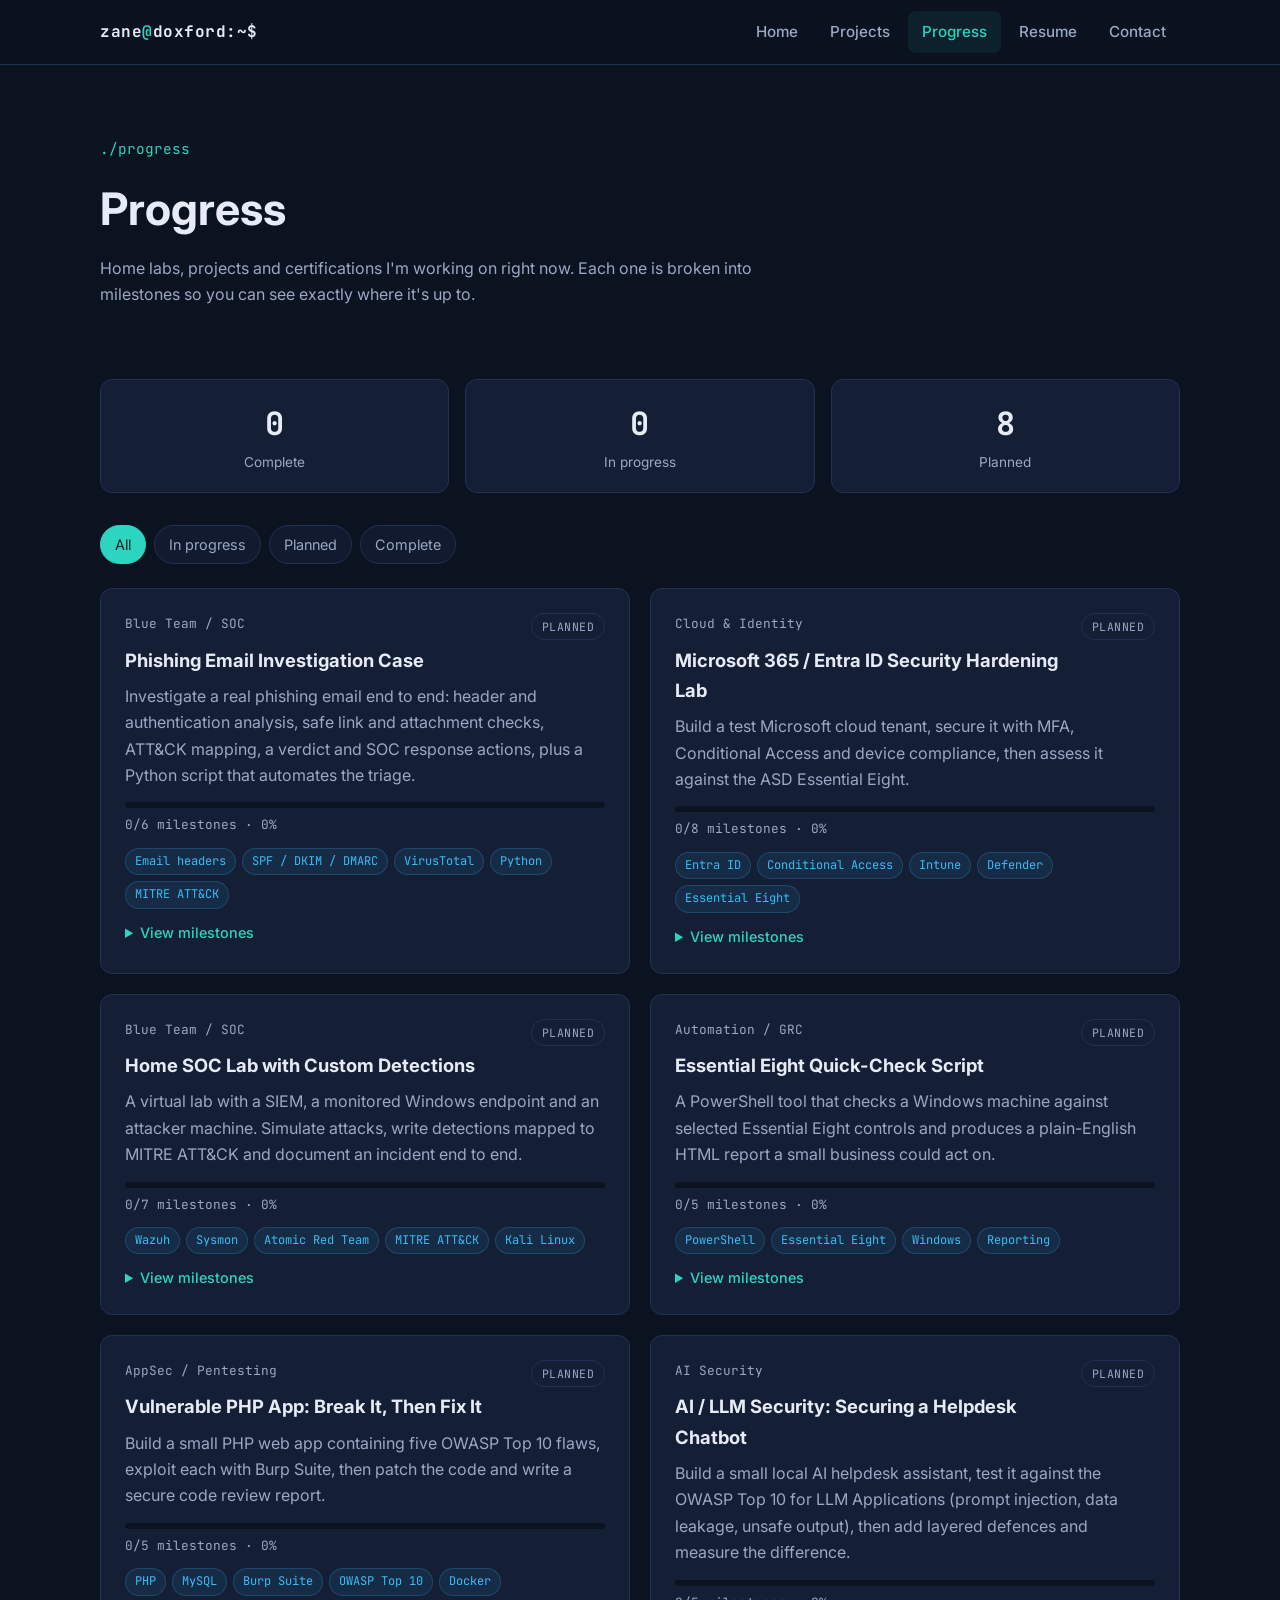
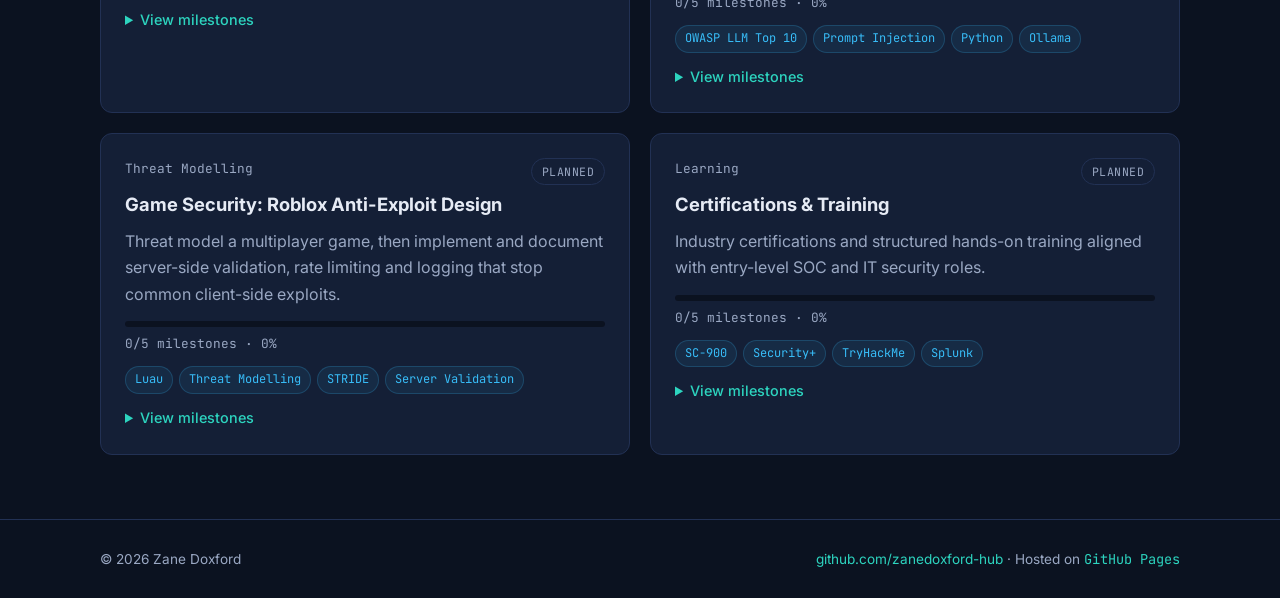
==== progress.html @ 59734864 "Launch cyber security portfolio website" ====
<!DOCTYPE html>
<html lang="en-AU">
<head>
  <meta charset="UTF-8">
  <meta name="viewport" content="width=device-width, initial-scale=1">
  <title>Progress | Zane Doxford</title>
  <meta name="description" content="Home labs, projects and certifications Zane Doxford is working on.">
  <link rel="icon" href="assets/favicon.svg" type="image/svg+xml">
  <link rel="preconnect" href="https://fonts.googleapis.com">
  <link rel="preconnect" href="https://fonts.gstatic.com" crossorigin>
  <link href="https://fonts.googleapis.com/css2?family=Inter:wght@400;500;600;700&family=JetBrains+Mono:wght@400;600;700&display=swap" rel="stylesheet">
  <link rel="stylesheet" href="assets/style.css">
  <meta property="og:title" content="Zane Doxford | Cyber Security Student">
  <meta property="og:description" content="Cyber security student at Griffith University, Gold Coast. Projects, home labs and progress.">
  <meta property="og:url" content="https://zanedoxford-hub.github.io/">
  <meta name="theme-color" content="#0b1220">
</head>
<body>
  <nav class="nav">
    <div class="wrap">
      <a class="brand" href="index.html">zane<span>@</span>doxford:~$</a>
      <button class="menu-btn" aria-label="Open menu" aria-expanded="false">Menu</button>
      <ul>
        <li><a href="index.html">Home</a></li>
        <li><a href="projects.html">Projects</a></li>
        <li><a href="progress.html" class="active">Progress</a></li>
        <li><a href="assets/Zane_Doxford_Resume.pdf" target="_blank" rel="noopener">Resume</a></li>
        <li><a href="index.html#contact">Contact</a></li>
      </ul>
    </div>
  </nav>

    <header class="page-head">
    <div class="wrap">
      <p class="eyebrow">./progress</p>
      <h1>Progress</h1>
      <p class="section-sub">Home labs, projects and certifications I'm working on right now. Each one is broken into milestones so you can see exactly where it's up to.</p>
    </div>
  </header>

  <section style="padding-top:16px">
    <div class="wrap">
      <div class="summary">
        <div class="card"><div class="num" data-count="done">0</div><div class="lbl">Complete</div></div>
        <div class="card"><div class="num" data-count="in-progress">0</div><div class="lbl">In progress</div></div>
        <div class="card"><div class="num" data-count="planned">0</div><div class="lbl">Planned</div></div>
      </div>
      <div class="filters" role="group" aria-label="Filter projects">
        <button class="on" data-filter="all">All</button>
        <button data-filter="in-progress">In progress</button>
        <button data-filter="planned">Planned</button>
        <button data-filter="done">Complete</button>
      </div>
      <div class="grid two" id="progress-list"></div>
    </div>
  </section>

  <footer>
    <div class="wrap">
      <span>&copy; <span data-year></span> Zane Doxford</span>
      <span><a href="https://github.com/zanedoxford-hub" target="_blank" rel="noopener">github.com/zanedoxford-hub</a> &middot; Hosted on <code>GitHub Pages</code></span>
    </div>
  </footer>
  <script src="assets/progress-data.js"></script>
  <script src="assets/main.js"></script>
</body>
</html>
---- assets/style.css ----
:root {
  --bg: #0b1220;
  --bg-2: #111a2e;
  --card: #141f36;
  --line: #223154;
  --text: #e6ebf5;
  --muted: #9aa8c3;
  --accent: #2dd4bf;
  --accent-2: #38bdf8;
  --warn: #fbbf24;
  --done: #34d399;
  --radius: 12px;
  --mono: "JetBrains Mono", ui-monospace, Consolas, monospace;
  --sans: "Inter", system-ui, -apple-system, "Segoe UI", sans-serif;
}

* { box-sizing: border-box; }
html { scroll-behavior: smooth; }
body {
  margin: 0;
  font-family: var(--sans);
  background: var(--bg);
  color: var(--text);
  line-height: 1.65;
  -webkit-font-smoothing: antialiased;
}
a { color: var(--accent); text-decoration: none; }
a:hover { text-decoration: underline; }
img { max-width: 100%; }

.wrap { width: min(1080px, 100% - 32px); margin-inline: auto; }

/* Nav */
.nav {
  position: sticky; top: 0; z-index: 10;
  background: rgba(11, 18, 32, 0.85);
  backdrop-filter: blur(10px);
  border-bottom: 1px solid var(--line);
}
.nav .wrap { display: flex; align-items: center; justify-content: space-between; height: 64px; gap: 16px; }
.brand { font-family: var(--mono); font-weight: 700; color: var(--text); letter-spacing: .5px; }
.brand span { color: var(--accent); }
.nav ul { list-style: none; display: flex; gap: 4px; margin: 0; padding: 0; }
.nav ul a {
  display: block; padding: 8px 14px; border-radius: 8px;
  color: var(--muted); font-size: .95rem; font-weight: 500;
}
.nav ul a:hover { color: var(--text); background: var(--bg-2); text-decoration: none; }
.nav ul a.active { color: var(--accent); background: rgba(45, 212, 191, .08); }
.menu-btn { display: none; background: none; border: 1px solid var(--line); color: var(--text); border-radius: 8px; padding: 6px 10px; font-size: 1rem; cursor: pointer; }

/* Hero */
.hero { padding: 96px 0 72px; position: relative; overflow: hidden; }
.hero::before {
  content: ""; position: absolute; inset: 0;
  background-image: linear-gradient(var(--line) 1px, transparent 1px), linear-gradient(90deg, var(--line) 1px, transparent 1px);
  background-size: 48px 48px; opacity: .25;
  mask-image: radial-gradient(ellipse at 30% 30%, #000 0%, transparent 70%);
}
.hero .wrap { position: relative; }
.eyebrow { font-family: var(--mono); color: var(--accent); font-size: .9rem; margin: 0 0 12px; }
.hero h1 { font-size: clamp(2.4rem, 6vw, 4rem); line-height: 1.1; margin: 0 0 16px; letter-spacing: -1px; }
.hero h1 .grad { background: linear-gradient(90deg, var(--accent), var(--accent-2)); -webkit-background-clip: text; background-clip: text; color: transparent; }
.hero p.lead { font-size: 1.15rem; color: var(--muted); max-width: 640px; margin: 0 0 28px; }
.typed { font-family: var(--mono); color: var(--text); background: var(--bg-2); border: 1px solid var(--line); border-radius: 8px; padding: 10px 14px; display: inline-block; margin-bottom: 28px; font-size: .95rem; }
.typed .prompt { color: var(--accent); }
.cursor { display: inline-block; width: 8px; height: 1em; background: var(--accent); vertical-align: -2px; animation: blink 1s steps(1) infinite; }
@keyframes blink { 50% { opacity: 0; } }

.btns { display: flex; flex-wrap: wrap; gap: 12px; }
.btn {
  display: inline-flex; align-items: center; gap: 8px;
  padding: 11px 20px; border-radius: 10px; font-weight: 600; font-size: .95rem;
  border: 1px solid var(--line); color: var(--text); background: var(--bg-2);
}
.btn:hover { border-color: var(--accent); text-decoration: none; }
.btn.primary { background: var(--accent); color: #04211d; border-color: var(--accent); }
.btn.primary:hover { filter: brightness(1.08); }

/* Sections */
section { padding: 64px 0; }
section.alt { background: var(--bg-2); border-block: 1px solid var(--line); }
.section-title { font-size: 1.8rem; margin: 0 0 8px; }
.section-title::before { content: "// "; color: var(--accent); font-family: var(--mono); font-size: 1.2rem; }
.section-sub { color: var(--muted); margin: 0 0 32px; max-width: 680px; }

.grid { display: grid; gap: 20px; }
.grid.two { grid-template-columns: repeat(2, 1fr); }
.grid.three { grid-template-columns: repeat(3, 1fr); }

.card {
  background: var(--card); border: 1px solid var(--line); border-radius: var(--radius);
  padding: 24px; transition: border-color .2s, transform .2s;
}
.card:hover { border-color: #2f4472; }
.card h3 { margin: 0 0 8px; font-size: 1.15rem; }
.card p { color: var(--muted); margin: 0 0 12px; }
.card .meta { font-family: var(--mono); font-size: .8rem; color: var(--muted); margin-bottom: 10px; }

.tags { display: flex; flex-wrap: wrap; gap: 6px; margin: 12px 0 0; padding: 0; list-style: none; }
.tags li { font-family: var(--mono); font-size: .75rem; padding: 3px 9px; border-radius: 999px; background: rgba(56, 189, 248, .08); color: var(--accent-2); border: 1px solid rgba(56, 189, 248, .2); }

.about-grid { display: grid; grid-template-columns: 1.4fr 1fr; gap: 32px; align-items: start; }
.facts { list-style: none; padding: 0; margin: 0; }
.facts li { display: flex; justify-content: space-between; gap: 12px; padding: 10px 0; border-bottom: 1px dashed var(--line); font-size: .95rem; }
.facts li span:first-child { color: var(--muted); }
.facts li span:last-child { text-align: right; }

.skill-group h3 { font-family: var(--mono); font-size: .95rem; color: var(--accent); margin: 0 0 12px; font-weight: 600; }

/* Timeline */
.timeline { border-left: 2px solid var(--line); margin-left: 6px; padding-left: 24px; }
.tl-item { position: relative; margin-bottom: 28px; }
.tl-item::before { content: ""; position: absolute; left: -31px; top: 6px; width: 12px; height: 12px; border-radius: 50%; background: var(--bg); border: 2px solid var(--accent); }
.tl-item h3 { margin: 0; font-size: 1.05rem; }
.tl-item .meta { font-family: var(--mono); font-size: .8rem; color: var(--muted); margin: 2px 0 8px; }
.tl-item ul { margin: 0; padding-left: 18px; color: var(--muted); }

/* Progress */
.filters { display: flex; flex-wrap: wrap; gap: 8px; margin-bottom: 24px; }
.filters button {
  font: inherit; font-size: .9rem; cursor: pointer;
  padding: 7px 14px; border-radius: 999px; border: 1px solid var(--line);
  background: var(--bg-2); color: var(--muted);
}
.filters button.on { color: #04211d; background: var(--accent); border-color: var(--accent); }
.summary { display: grid; grid-template-columns: repeat(3, 1fr); gap: 16px; margin-bottom: 32px; }
.summary .card { text-align: center; padding: 18px; }
.summary .num { font-size: 2rem; font-weight: 700; font-family: var(--mono); }
.summary .lbl { color: var(--muted); font-size: .85rem; }

.status { font-family: var(--mono); font-size: .72rem; padding: 3px 10px; border-radius: 999px; text-transform: uppercase; letter-spacing: .5px; white-space: nowrap; }
.status.planned { color: var(--muted); border: 1px solid var(--line); }
.status.in-progress { color: var(--warn); border: 1px solid rgba(251, 191, 36, .4); background: rgba(251, 191, 36, .06); }
.status.done { color: var(--done); border: 1px solid rgba(52, 211, 153, .4); background: rgba(52, 211, 153, .06); }

.p-head { display: flex; justify-content: space-between; align-items: start; gap: 12px; }
.bar { height: 6px; background: var(--bg); border-radius: 999px; overflow: hidden; margin: 14px 0 6px; }
.bar > div { height: 100%; background: linear-gradient(90deg, var(--accent), var(--accent-2)); border-radius: 999px; }
.pct { font-family: var(--mono); font-size: .8rem; color: var(--muted); }
details { margin-top: 12px; }
summary { cursor: pointer; color: var(--accent); font-size: .9rem; font-weight: 500; }
.milestones { list-style: none; padding: 0; margin: 10px 0 0; }
.milestones li { display: flex; gap: 10px; padding: 5px 0; font-size: .92rem; color: var(--muted); }
.milestones li::before { content: "[ ]"; font-family: var(--mono); color: var(--line); flex: none; }
.milestones li.ok { color: var(--text); }
.milestones li.ok::before { content: "[x]"; color: var(--done); }

/* Contact & footer */
.contact-card { text-align: center; padding: 40px 24px; }
.contact-card .btns { justify-content: center; }
footer { border-top: 1px solid var(--line); padding: 28px 0; color: var(--muted); font-size: .85rem; }
footer .wrap { display: flex; justify-content: space-between; flex-wrap: wrap; gap: 8px; }
footer code { font-family: var(--mono); color: var(--accent); }

.page-head { padding: 72px 0 24px; }
.page-head h1 { font-size: clamp(2rem, 5vw, 2.8rem); margin: 0 0 8px; }

.reveal { opacity: 0; transform: translateY(12px); transition: opacity .5s, transform .5s; }
.reveal.in { opacity: 1; transform: none; }
@media (prefers-reduced-motion: reduce) {
  .reveal { opacity: 1; transform: none; transition: none; }
  .cursor { animation: none; }
}

@media (max-width: 860px) {
  .grid.three { grid-template-columns: repeat(2, 1fr); }
  .about-grid { grid-template-columns: 1fr; }
}
@media (max-width: 640px) {
  .grid.two, .grid.three, .summary { grid-template-columns: 1fr; }
  .menu-btn { display: block; }
  .nav ul { display: none; position: absolute; top: 64px; left: 0; right: 0; flex-direction: column; background: var(--bg); border-bottom: 1px solid var(--line); padding: 8px 16px 16px; }
  .nav ul.open { display: flex; }
  .hero { padding: 64px 0 48px; }
}
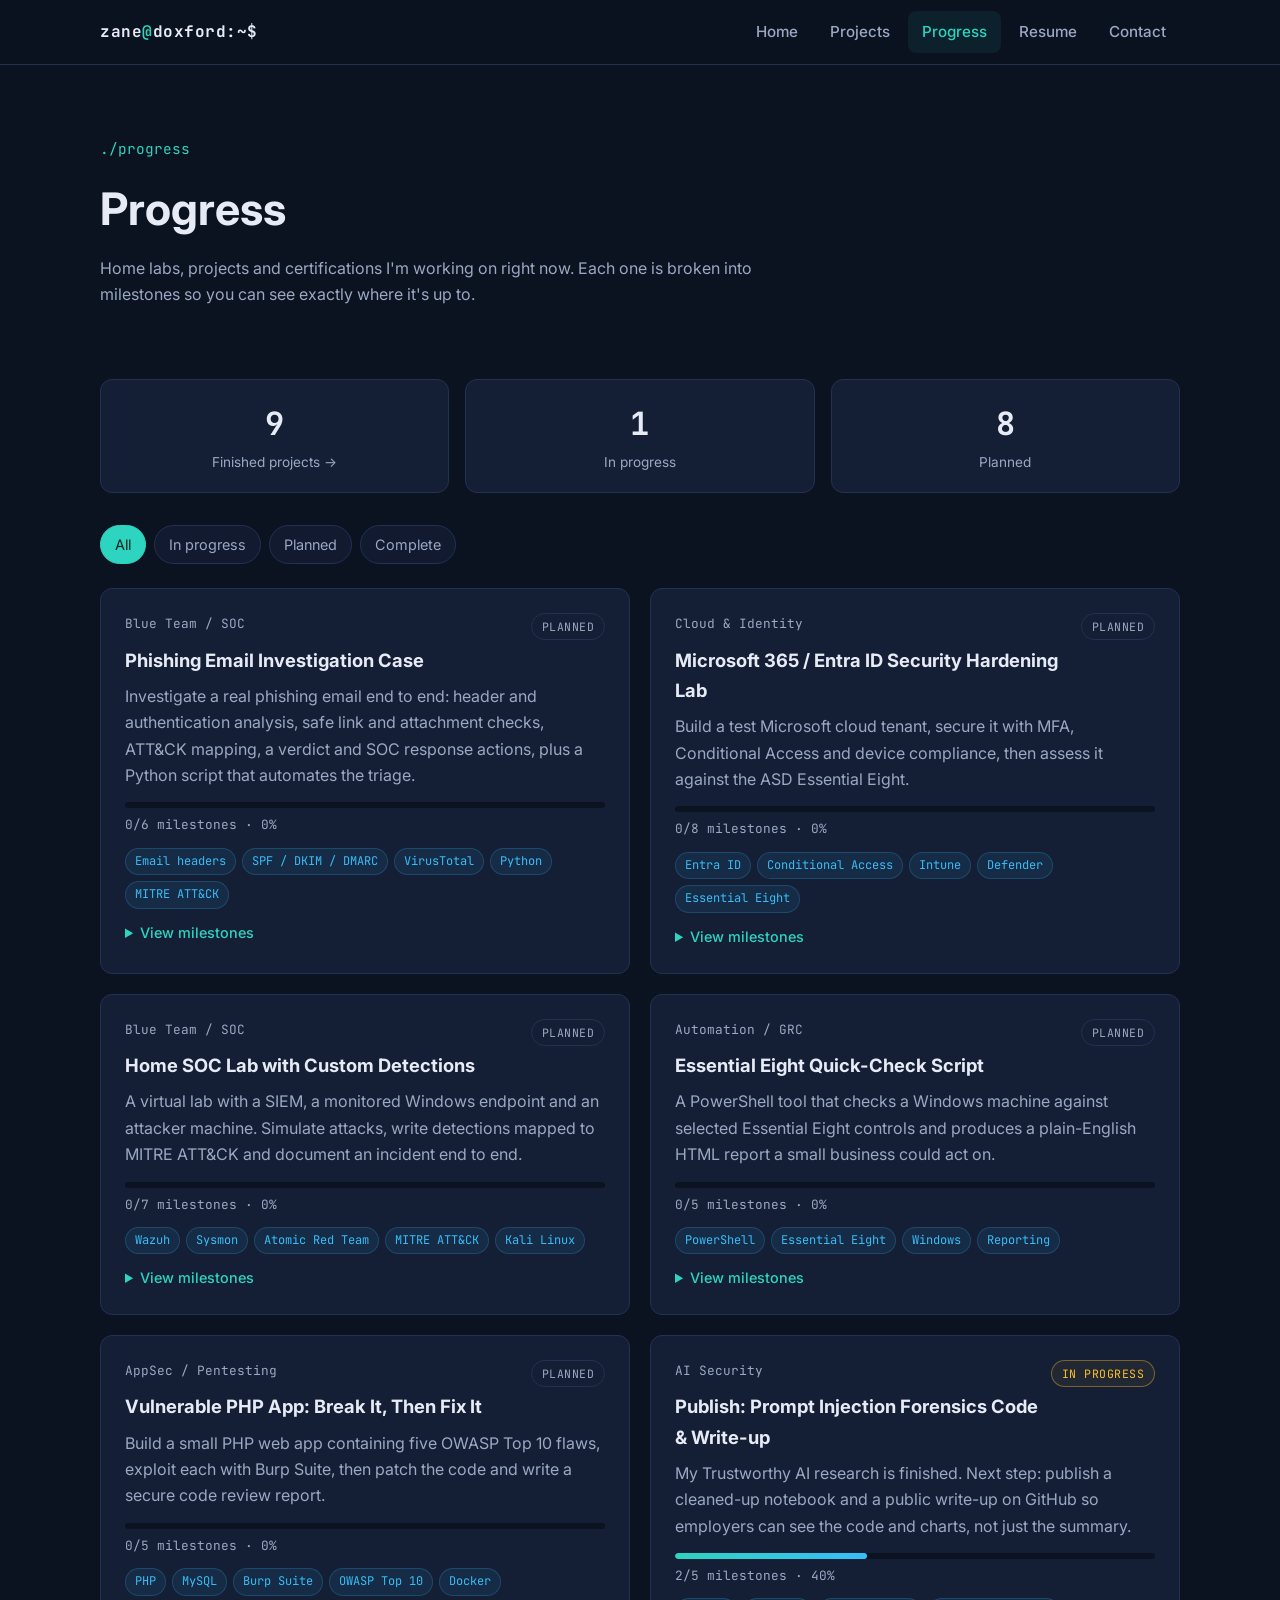
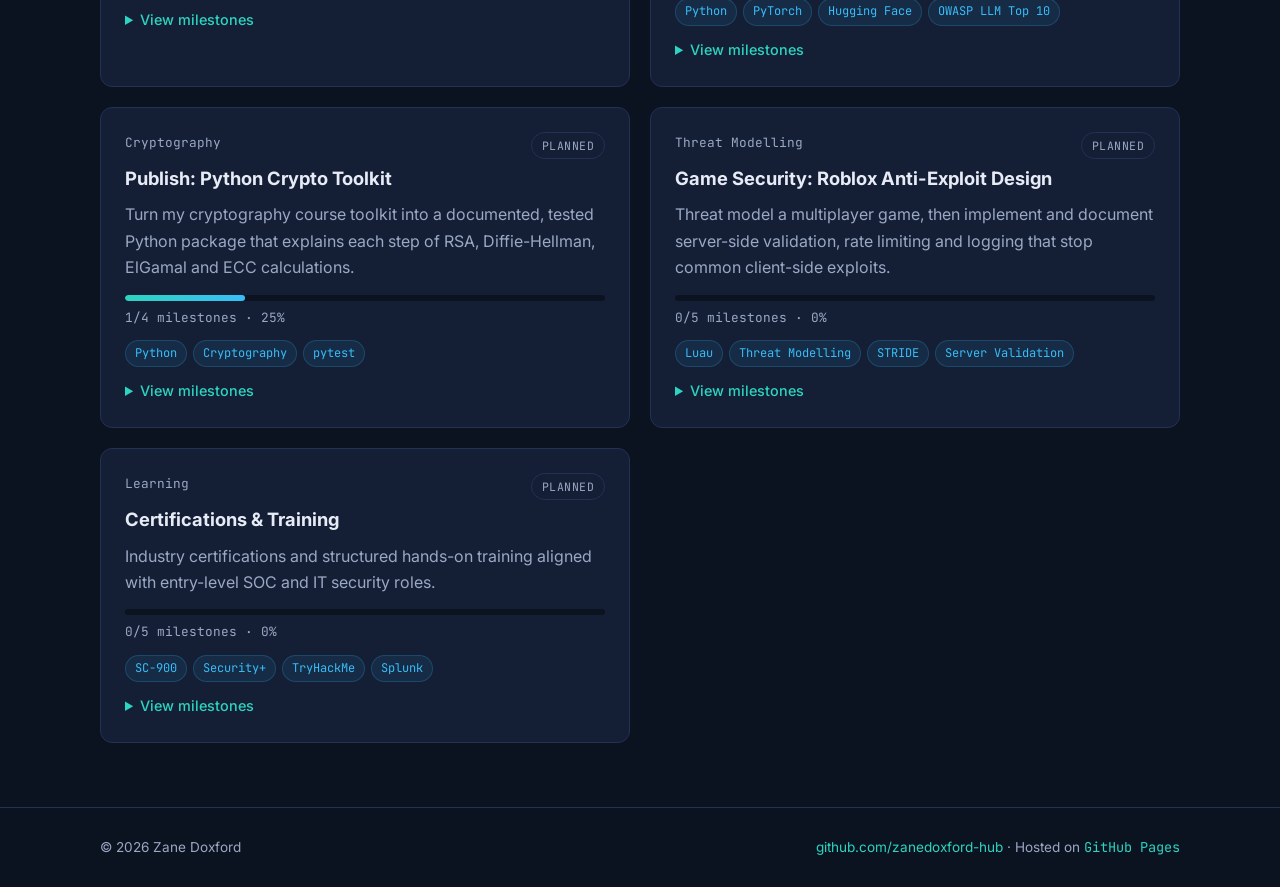
==== commit 7371d272: "Polish home and progress pages" ====
--- a/progress.html
+++ b/progress.html
@@ -41,7 +41,7 @@
   <section style="padding-top:16px">
     <div class="wrap">
       <div class="summary">
-        <div class="card"><div class="num" data-count="done">0</div><div class="lbl">Complete</div></div>
+        <a class="card" href="projects.html" style="color:inherit;text-decoration:none"><div class="num">9</div><div class="lbl">Finished projects &rarr;</div></a>
         <div class="card"><div class="num" data-count="in-progress">0</div><div class="lbl">In progress</div></div>
         <div class="card"><div class="num" data-count="planned">0</div><div class="lbl">Planned</div></div>
       </div>
--- a/assets/style.css
+++ b/assets/style.css
@@ -174,3 +174,6 @@
   .nav ul.open { display: flex; }
   .hero { padding: 64px 0 48px; }
 }
+
+.proj-points { margin: 0 0 4px; padding-left: 18px; color: var(--muted); font-size: .92rem; }
+.proj-points li { margin-bottom: 4px; }
